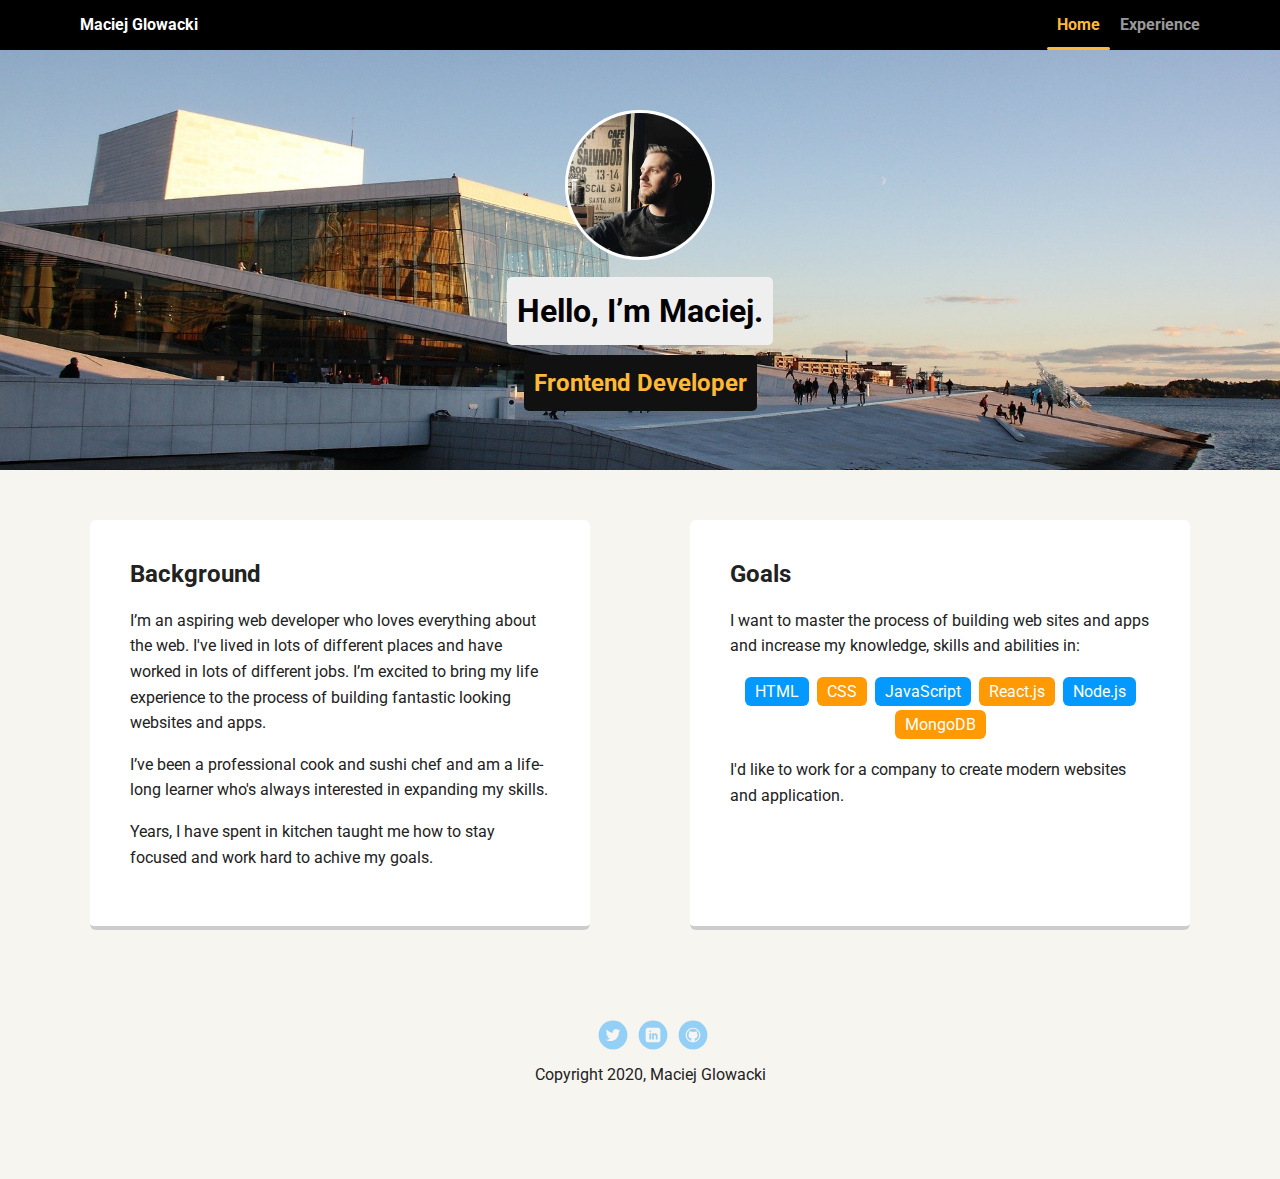
==== index.html @ 62fbb164 "Initial commit" ====
<!doctype html>
<html lang="en">

<head>
  <meta charset="utf-8">
  <title>Maciej Glowacki - Frontend Dev</title>
  <meta name="viewport" content="width=device-width, initial-scale=1.0">
  <link rel="stylesheet" href="styles.css">
  <link href="https://fonts.googleapis.com/css?family=Muli%7CRoboto:400,300,500,700,900" rel="stylesheet">
</head>

<body>

  <div class="main-nav">
    <ul class="nav">
      <li class="name">Maciej Glowacki</li>
      <li class="active"><a href="index.html">Home</a></li>
      <li><a href="experience.html">Experience</a></li>
    </ul>
  </div>

  <header id="header">
    <img src="images/profilePicture.jpg" alt="Drawing of Jane Smith" class="profile-image">
    <h1 class="tag name">Hello, I’m Maciej.</h1>
    <h2 class="tag location">Frontend Developer</h2>
  </header>

  <main class="flex">
    <div class="card">
      <h2>Background</h2>
      <p>I’m an aspiring web developer who loves everything about the web. I've lived in lots of different places and
        have worked in lots of different jobs. I’m excited to bring my life experience to the process of building
        fantastic looking websites and apps.</p>
      <p>I’ve been a professional cook and sushi chef and am a life-long learner who's always interested in expanding my
        skills.</p>

      <p>Years, I have spent in kitchen taught me how to stay focused and work hard to achive my goals.</p>
    </div>

    <div class="card">
      <h2>Goals</h2>
      <p>I want to master the process of building web sites and apps and increase my knowledge, skills and abilities in:
      </p>
      <ul class="skills">
        <li>HTML</li>
        <li>CSS</li>
        <li>JavaScript</li>
        <li>React.js</li>
        <li>Node.js</li>
        <li>MongoDB</li>
      </ul>
      <p>I'd like to work for a company to create modern websites and application.</p>
    </div>

  </main>
  <footer>
    <ul>
      <li><a href="#" class="social twitter">facebook</a></li>
      <li><a href="#" class="social linkedin">LinkedIn</a></li>
      <li><a href="#" class="social github">Github</a></li>
    </ul>
    <p class="copyright">Copyright 2020, Maciej Glowacki</p>
  </footer>
</body>

</html>
---- styles.css ----
/* Global Layout Set-up */
* {
  box-sizing: border-box;
}

:root {
  scroll-behavior: smooth;
}

body {
  margin: 0;
  padding: 0;
  text-align: center;
  font-family: 'Roboto', sans-serif;
  color: #222;
  background: #f7f5f0;
}

/* Link Styles */

a {
  text-decoration: none;
  color: #999;
}

a:hover {
  color: #6633ff;
}

/* Section Styles */

.main-nav {
  width: 100%;
  background: black;
  height: 50px;
  position: fixed;
  text-align: center;
}

.nav {
  display: flex;
  justify-content: space-around;
  font-weight: 700;
  list-style-type: none;
  margin: 0 auto;
  padding: 0;
}

.nav .name {
  display: block;
  margin-right: auto;
  line-height: 50px;
  color: white;
}

.nav li {
  padding: 0 10px;
  position: relative;
}

.nav li.active::after {
  content: '';
  position: absolute;
  bottom: 0;
  left: 0;
  width: 100%;
  height: 3px;
  background-color: #ffb938;
  border-radius: 6px;
}

.nav li.active a {
  color: #ffb938;
}

.nav a {
  line-height: 50px;
  transition: all .5s;
}

.nav a:hover {
  color: white
}

header {
  text-align: center;
  background: url('images/oslo.jpg') no-repeat center center;
  background-size: cover;
  overflow: hidden;
  padding-top: 60px;
}

header {
  line-height: 1.5;
}

header .profile-image {
  margin-top: 50px;
  width: 150px;
  height: 150px;
  border-radius: 50%;
  border: 3px solid white;
  transition: all .5s;
}

header .profile-image:hover {
  transform: scale(1.2) rotate(5deg);
}

.tag {
  background-color: #efefef;
  color: black;
  padding: 10px;
  border-radius: 5px;
  display: table;
  margin: 10px auto;
}

.location {
  background-color: #111;
  color: #ffb938;
}

.card {
  margin: 30px;
  padding: 20px 40px 40px;
  max-width: 500px;
  text-align: left;
  background: #fff;
  border-bottom: 4px solid #ccc;
  border-radius: 6px;
  transition: all .5s;
}

.groupTitle.card {
  display: flex;
  justify-content: center;
  align-items: center;
  margin: 30px auto;
  padding: 10px 0;
  max-width: 50%;

}

.card:hover {
  border-color: #ffb938;
}

ul.skills {
  padding: 0;
  text-align: center;
}

.skills li {
  border-radius: 6px;
  display: inline-block;
  background: #ff9904;
  color: white;
  padding: 5px 10px;
  margin: 2px;
}

.skills li:nth-child(odd) {
  background: #0399ff;
}

.card img {
  display: block;
  max-width: 300px;
  border-radius: 6px;
}

footer {
  width: 100%;
  min-height: 30px;
  padding: 20px 0 40px 20px;
}

footer .copyright {
  top: -8px;
  font-size: .75em;
}

footer ul {
  list-style-type: none;
  margin: 0;
  padding: 0;
}

footer ul li {
  display: inline-block;
}

a.social {
  display: inline-block;
  text-indent: -9999px;
  margin-left: 5px;
  width: 30px;
  height: 30px;
  background-size: 30px 30px;
  opacity: .4;
  transition: all .5s;
}

a.twitter {
  background-image: url(images/twitter.svg);
}

a.linkedin {
  background-image: url(images/linkedin.svg);
}

a.github {
  background-image: url(images/github.svg);
}

a.social:hover {
  opacity: 1;
}

.clearfix {
  clear: both;
}

/* Styles for larger screens */
@media screen and (min-width: 720px) {

  .flex {
    display: -ms-flexbox;
    /* TWEENER - IE 10 */
    display: flex;
    max-width: 1200px;
    -ms-flex-pack: distribute;
    justify-content: space-around;
    margin: 0 auto;
  }

  header {
    min-height: 470px;
  }

  .nav {
    max-width: 1200px;
    padding: 0 30px;
  }


  main {
    padding-top: 20px;
  }

  main p {
    line-height: 1.6em;
  }

  footer {
    font-size: 1.3em;
    max-width: 1200px;
    margin: 40px auto;
  }

}
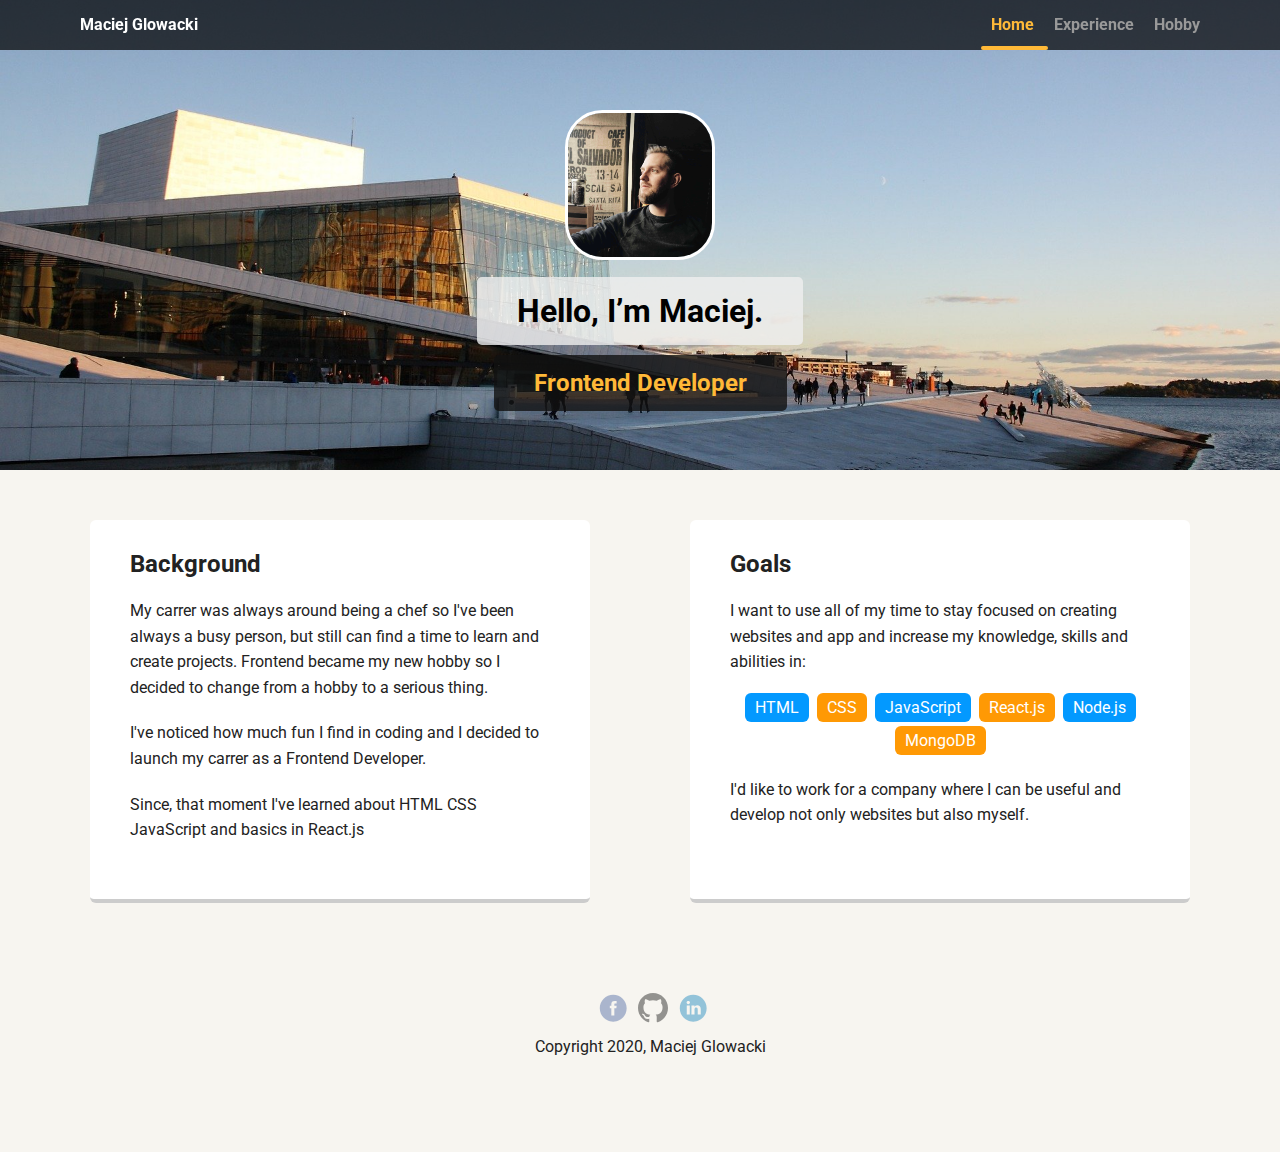
==== commit 4d70e0c4: "Updated informations" ====
--- a/index.html
+++ b/index.html
@@ -16,6 +16,7 @@
       <li class="name">Maciej Glowacki</li>
       <li class="active"><a href="index.html">Home</a></li>
       <li><a href="experience.html">Experience</a></li>
+      <li><a href="interests.html">Hobby</a></li>
     </ul>
   </div>
 
@@ -28,18 +29,18 @@
   <main class="flex">
     <div class="card">
       <h2>Background</h2>
-      <p>I’m an aspiring web developer who loves everything about the web. I've lived in lots of different places and
-        have worked in lots of different jobs. I’m excited to bring my life experience to the process of building
-        fantastic looking websites and apps.</p>
-      <p>I’ve been a professional cook and sushi chef and am a life-long learner who's always interested in expanding my
-        skills.</p>
+      <p>My carrer was always around being a chef so I've been always a busy person, but still can find a time to learn
+        and create projects. Frontend became my
+        new hobby so I decided to change from a hobby to a serious thing.</p>
+      <p>I've noticed how much fun I find in coding and I decided to launch my carrer as a Frontend Developer.</p>
 
-      <p>Years, I have spent in kitchen taught me how to stay focused and work hard to achive my goals.</p>
+      <p>Since, that moment I've learned about HTML CSS JavaScript and basics in React.js</p>
     </div>
 
     <div class="card">
       <h2>Goals</h2>
-      <p>I want to master the process of building web sites and apps and increase my knowledge, skills and abilities in:
+      <p>I want to use all of my time to stay focused on creating websites and app and increase my knowledge, skills and
+        abilities in:
       </p>
       <ul class="skills">
         <li>HTML</li>
@@ -49,15 +50,15 @@
         <li>Node.js</li>
         <li>MongoDB</li>
       </ul>
-      <p>I'd like to work for a company to create modern websites and application.</p>
+      <p>I'd like to work for a company where I can be useful and develop not only websites but also myself.</p>
     </div>
 
   </main>
   <footer>
     <ul>
-      <li><a href="#" class="social twitter">facebook</a></li>
-      <li><a href="#" class="social linkedin">LinkedIn</a></li>
-      <li><a href="#" class="social github">Github</a></li>
+      <li><a href="https://www.facebook.com/profile.php?id=100001079132075" class="social twitter">facebook</a></li>
+      <li><a href="https://github.com/MaciejGL" class="social github">Github</a></li>
+      <li><a href="www.linkedin.com/in/maciej-glowacki1" class="social linkedin">LinkedIn</a></li>
     </ul>
     <p class="copyright">Copyright 2020, Maciej Glowacki</p>
   </footer>
--- a/styles.css
+++ b/styles.css
@@ -31,10 +31,11 @@
 
 .main-nav {
   width: 100%;
-  background: black;
+  background: rgba(0, 0, 0, 0.7);
   height: 50px;
   position: fixed;
   text-align: center;
+  z-index: 2;
 }
 
 .nav {
@@ -64,9 +65,10 @@
   bottom: 0;
   left: 0;
   width: 100%;
-  height: 3px;
+  height: 0px;
   background-color: #ffb938;
-  border-radius: 6px;
+  border: 2px solid #ffb938;
+  border-radius: 10px;
 }
 
 .nav li.active a {
@@ -90,34 +92,50 @@
   padding-top: 60px;
 }
 
+header.experience {
+  background: url('images/macbook.jpg') no-repeat center center;
+}
+
+header.interests {
+  background: url('images/fjord.jpg') no-repeat center center;
+}
+
 header {
   line-height: 1.5;
+  position: relative;
 }
 
 header .profile-image {
   margin-top: 50px;
   width: 150px;
   height: 150px;
-  border-radius: 50%;
+  border-radius: 25%;
   border: 3px solid white;
   transition: all .5s;
 }
 
 header .profile-image:hover {
-  transform: scale(1.2) rotate(5deg);
+  transform: scale(1.2) rotate(10deg);
 }
 
 .tag {
-  background-color: #efefef;
+  background-color: rgba(239, 239, 239, 0.8);
   color: black;
-  padding: 10px;
+  padding: 10px 40px;
   border-radius: 5px;
   display: table;
   margin: 10px auto;
 }
 
+.tag.exp {
+  position: absolute;
+  top: 50%;
+  left: 50%;
+  transform: translate(-50%, -50%);
+}
+
 .location {
-  background-color: #111;
+  background-color: rgba(17, 17, 17, 0.8);
   color: #ffb938;
 }
 
@@ -146,6 +164,16 @@
   border-color: #ffb938;
 }
 
+.card h2 {
+  margin: 10px 0;
+}
+
+.card h4 {
+  color: gray;
+}
+
+
+
 ul.skills {
   padding: 0;
   text-align: center;
@@ -165,9 +193,12 @@
 }
 
 .card img {
-  display: block;
   max-width: 300px;
   border-radius: 6px;
+}
+
+.card p {
+  margin-top: 20px;
 }
 
 footer {
@@ -203,7 +234,7 @@
 }
 
 a.twitter {
-  background-image: url(images/twitter.svg);
+  background-image: url(images/facebook.svg);
 }
 
 a.linkedin {
